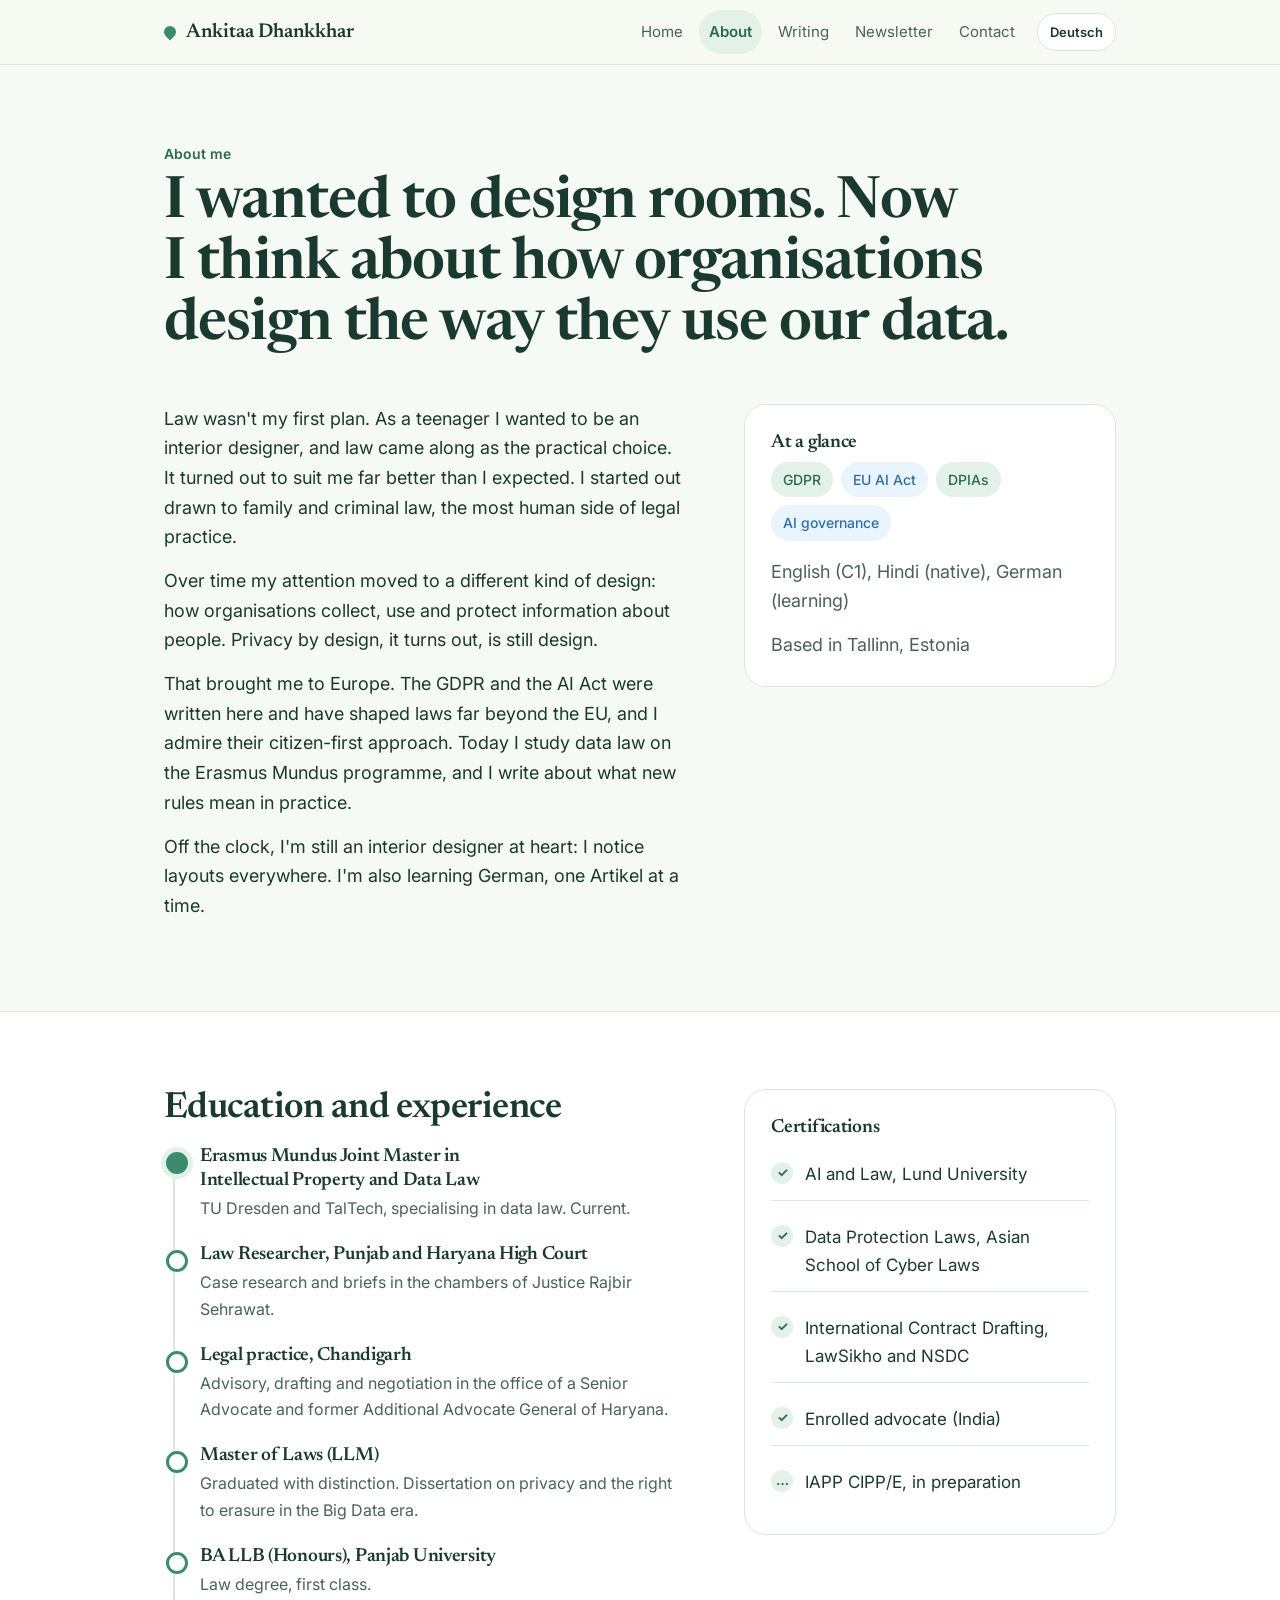
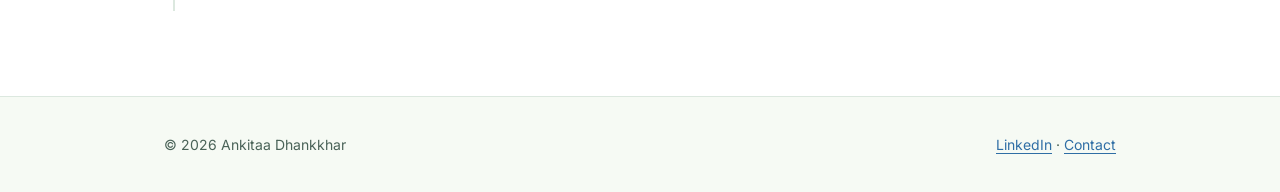
==== about.html @ 22de2c3d "New multi-page website (Garden theme, English/German)" ====
<!DOCTYPE html>
<html lang="en">
<head>
<meta charset="utf-8">
<meta name="viewport" content="width=device-width, initial-scale=1">
<title>About | Ankitaa Dhankkhar</title>
<meta name="description" content="From interior design dreams to data protection: about Ankitaa Dhankkhar.">
<meta property="og:title" content="About | Ankitaa Dhankkhar">
<meta property="og:description" content="From interior design dreams to data protection: about Ankitaa Dhankkhar.">
<link rel="icon" href="data:image/svg+xml,%3Csvg xmlns='http://www.w3.org/2000/svg' viewBox='0 0 32 32'%3E%3Cpath d='M16 3C9 3 4 9 4 16s5 13 12 13c0-8 4-14 12-17C25 6 21 3 16 3z' fill='%233D8B6E'/%3E%3C/svg%3E">
<link rel="preconnect" href="https://fonts.googleapis.com">
<link rel="preconnect" href="https://fonts.gstatic.com" crossorigin>
<link href="https://fonts.googleapis.com/css2?family=Newsreader:opsz,wght@6..72,400;6..72,600&family=Inter:wght@400;500;600;700&display=swap" rel="stylesheet">
<link rel="stylesheet" href="style.css">
</head>
<body>
<header class="top">
  <div class="wrap bar">
    <a class="brand" href="index.html"><span class="dot" aria-hidden="true"></span>Ankitaa Dhankkhar</a>
    <nav aria-label="Main"><a href="index.html" data-de="Start">Home</a><a href="about.html" data-de="Über mich">About</a><a href="writing.html" data-de="Artikel">Writing</a><a href="newsletter.html" data-de="Newsletter">Newsletter</a><a href="contact.html" data-de="Kontakt">Contact</a><button class="lang" id="lang" type="button">Deutsch</button></nav>
  </div>
</header>
<main>

<section class="hero" style="padding-bottom:20px">
  <div class="wrap" style="display:block">
    <div class="kicker" data-de="Über mich">About me</div>
    <h1 data-de="Ich wollte Räume gestalten. Heute denke ich darüber nach, wie Organisationen den Umgang mit unseren Daten gestalten.">I wanted to design rooms. Now I think about how organisations design the way they use our data.</h1>
  </div>
</section>
<section class="sec" style="padding-top:10px">
  <div class="wrap story">
    <div>
      <p data-de="Jura war nicht mein erster Plan. Als Jugendliche wollte ich Innenarchitektin werden, und das Jurastudium war die vernünftige Wahl. Es hat mir viel besser gefallen als erwartet. Zuerst haben mich Familien- und Strafrecht angezogen, die menschlichste Seite der juristischen Praxis.">Law wasn't my first plan. As a teenager I wanted to be an interior designer, and law came along as the practical choice. It turned out to suit me far better than I expected. I started out drawn to family and criminal law, the most human side of legal practice.</p>
      <p data-de="Mit der Zeit verlagerte sich mein Interesse auf eine andere Art von Gestaltung: wie Organisationen Informationen über Menschen erheben, nutzen und schützen. Privacy by Design ist eben auch Design.">Over time my attention moved to a different kind of design: how organisations collect, use and protect information about people. Privacy by design, it turns out, is still design.</p>
      <p data-de="Das hat mich nach Europa geführt. DSGVO und KI-Verordnung sind hier entstanden und prägen Gesetze weit über die EU hinaus, und ich schätze ihren bürgerzentrierten Ansatz. Heute studiere ich Datenrecht im Erasmus-Mundus-Programm und schreibe darüber, was neue Regeln in der Praxis bedeuten.">That brought me to Europe. The GDPR and the AI Act were written here and have shaped laws far beyond the EU, and I admire their citizen-first approach. Today I study data law on the Erasmus Mundus programme, and I write about what new rules mean in practice.</p>
      <p data-de="In meiner Freizeit bin ich im Herzen immer noch Innenarchitektin: Mir fallen überall Raumaufteilungen auf. Außerdem lerne ich Deutsch, Artikel für Artikel.">Off the clock, I'm still an interior designer at heart: I notice layouts everywhere. I'm also learning German, one Artikel at a time.</p>
    </div>
    <aside class="aside">
      <h3 data-de="Auf einen Blick">At a glance</h3>
      <div class="chips">
        <span class="chip" data-de="DSGVO">GDPR</span><span class="chip b" data-de="KI-Verordnung">EU AI Act</span>
        <span class="chip" data-de="Datenschutz-Folgenabschätzung">DPIAs</span><span class="chip b" data-de="KI-Governance">AI governance</span>
      </div>
      <p style="margin-top:16px;color:var(--soft)" data-de="Englisch (C1), Hindi (Muttersprache), Deutsch (lerne ich)">English (C1), Hindi (native), German (learning)</p>
      <p style="margin:0;color:var(--soft)" data-de="Wohnhaft in Tallinn, Estland">Based in Tallinn, Estonia</p>
    </aside>
  </div>
</section>

<section class="sec alt">
  <div class="wrap story">
    <div>
      <h2 data-de="Ausbildung und Erfahrung">Education and experience</h2>
      <ul class="tl">
        <li class="now"><h3 data-de="Erasmus Mundus Joint Master in Intellectual Property and Data Law">Erasmus Mundus Joint Master in Intellectual Property and Data Law</h3>
          <p data-de="TU Dresden und TalTech, Schwerpunkt Datenrecht. Laufend.">TU Dresden and TalTech, specialising in data law. Current.</p></li>
        <li><h3 data-de="Wissenschaftliche Mitarbeiterin, Punjab and Haryana High Court">Law Researcher, Punjab and Haryana High Court</h3>
          <p data-de="Fallrecherche und Vermerke in der Kammer von Justice Rajbir Sehrawat.">Case research and briefs in the chambers of Justice Rajbir Sehrawat.</p></li>
        <li><h3 data-de="Rechtspraxis, Chandigarh">Legal practice, Chandigarh</h3>
          <p data-de="Beratung, Vertragsgestaltung und Verhandlungen in der Kanzlei eines Senior Advocate und ehemaligen Additional Advocate General von Haryana.">Advisory, drafting and negotiation in the office of a Senior Advocate and former Additional Advocate General of Haryana.</p></li>
        <li><h3>Master of Laws (LLM)</h3>
          <p data-de="Abschluss mit Auszeichnung. Abschlussarbeit über Privatsphäre und das Recht auf Löschung im Zeitalter von Big Data.">Graduated with distinction. Dissertation on privacy and the right to erasure in the Big Data era.</p></li>
        <li><h3>BA LLB (Honours), Panjab University</h3>
          <p data-de="Jurastudium, Abschluss mit First Class.">Law degree, first class.</p></li>
      </ul>
    </div>
    <aside class="aside">
      <h3 data-de="Zertifikate">Certifications</h3>
      <ul class="certs">
        <li><span class="mk">✓</span><span>AI and Law, Lund University</span></li>
        <li><span class="mk">✓</span><span>Data Protection Laws, Asian School of Cyber Laws</span></li>
        <li><span class="mk">✓</span><span>International Contract Drafting, LawSikho and NSDC</span></li>
        <li><span class="mk">✓</span><span data-de="Zugelassene Rechtsanwältin (Indien)">Enrolled advocate (India)</span></li>
        <li><span class="mk">…</span><span data-de="IAPP CIPP/E, in Vorbereitung">IAPP CIPP/E, in preparation</span></li>
      </ul>
    </aside>
  </div>
</section>

</main>
<footer>
  <div class="wrap">
    <span>© 2026 Ankitaa Dhankkhar</span>
    <span><a href="https://www.linkedin.com/in/ankitaa-dhankkhar">LinkedIn</a> · <a href="contact.html" data-de="Kontakt">Contact</a></span>
  </div>
</footer>
<script src="site.js"></script>
</body>
</html>
---- style.css ----
/* VOICE  warm, human, quietly witty; a lawyer who still thinks like a designer
   IDEA   a well-kept garden notebook: soft paper green ground, deep evergreen ink, sky-blue light
   PICTURE the scales of justice (padlock vs AI chip) drawn in the garden palette, with leaf shapes
   COLOUR ground #F6FAF4, ink #1B3A2F, leaf green #3D8B6E, sky #A9D3F5, deep sky #2F6EA5
   TYPE   Newsreader (serif, human) for headings, Inter for text
   LAYOUT multi-page; each page opens with a short serif title band, content in 1080px */
:root{--bg:#F6FAF4;--paper:#FFFFFF;--ink:#1B3A2F;--soft:#4A6358;--line:#DCE8DF;--leaf:#3D8B6E;--leaf-d:#2C6B53;--sky:#A9D3F5;--sky-d:#2F6EA5;--mint:#E3F1E8;--skyw:#EAF4FD}
*{box-sizing:border-box;min-width:0}
html{scroll-behavior:smooth}
@media (prefers-reduced-motion:reduce){html{scroll-behavior:auto}*{animation:none!important;transition:none!important}}
body{margin:0;background:var(--bg);color:var(--ink);font:17px/1.65 Inter,system-ui,-apple-system,"Segoe UI",sans-serif;overflow-x:clip}
img{max-width:100%;display:block}
a{color:var(--sky-d);text-underline-offset:3px;text-decoration-thickness:1px}
a:hover{color:var(--leaf-d)}
a:focus-visible,button:focus-visible{outline:2px solid var(--sky-d);outline-offset:3px;border-radius:4px}
.wrap{max-width:1080px;margin:0 auto;padding-inline:max(5vw,18px)}
h1,h2,h3{font-family:Newsreader,Georgia,serif;font-weight:600;letter-spacing:-.015em;color:var(--ink);text-wrap:balance}
h1{font-size:clamp(36px,5.2vw,58px);line-height:1.05;margin:0 0 18px}
h2{font-size:clamp(27px,3.2vw,36px);line-height:1.12;margin:0 0 16px}
h3{font-size:21px;line-height:1.25;margin:0 0 8px}
p{margin:0 0 14px}
.lead{font-size:19px;color:var(--soft);max-width:60ch}

/* header */
.top{position:sticky;top:0;z-index:10;background:rgba(246,250,244,.92);backdrop-filter:saturate(1.2) blur(8px);border-bottom:1px solid var(--line)}
.bar{display:flex;flex-wrap:wrap;align-items:center;justify-content:space-between;gap:6px 20px;min-height:64px}
.brand{font:600 20px/1 Newsreader,Georgia,serif;color:var(--ink);text-decoration:none;display:flex;align-items:center;gap:10px}
.brand .dot{width:12px;height:12px;border-radius:50% 50% 50% 0;background:var(--leaf);transform:rotate(-45deg)}
nav{display:flex;flex-wrap:wrap;align-items:center;gap:2px 6px}
nav a{color:var(--soft);text-decoration:none;font-size:15px;padding:10px 10px;border-radius:999px}
nav a:hover{color:var(--ink);background:var(--mint)}
nav a[aria-current=page]{color:var(--leaf-d);background:var(--mint);font-weight:600}
.lang{margin-left:6px;border:1px solid var(--line);background:var(--paper);color:var(--ink);font:600 13px Inter,sans-serif;border-radius:999px;padding:8px 12px;min-height:38px;cursor:pointer}
.lang:hover{border-color:var(--leaf)}

/* buttons */
.btn{display:inline-flex;align-items:center;gap:8px;min-height:46px;padding:0 22px;border-radius:999px;font-weight:600;font-size:15px;text-decoration:none;border:1.5px solid var(--leaf);color:var(--leaf-d);background:transparent;cursor:pointer;transition:transform .15s,background .15s}
.btn:hover{transform:translateY(-1px);background:var(--mint);color:var(--leaf-d)}
.btn.solid{background:var(--leaf);color:#fff}
.btn.solid:hover{background:var(--leaf-d);color:#fff}
.row{display:flex;flex-wrap:wrap;gap:12px}

/* hero */
.hero{padding:clamp(40px,6vw,84px) 0 clamp(36px,5vw,64px);position:relative;overflow:hidden}
.hero .wrap{display:grid;grid-template-columns:minmax(0,1.25fr) minmax(0,1fr);gap:clamp(28px,5vw,64px);align-items:center}
.hello{display:inline-flex;align-items:center;gap:8px;background:var(--skyw);color:var(--sky-d);font-weight:600;font-size:14px;padding:6px 14px;border-radius:999px;margin-bottom:18px}
.hello::before{content:"";width:8px;height:8px;border-radius:50%;background:var(--leaf)}
.portrait{position:relative;justify-self:center;width:min(360px,80vw);aspect-ratio:1}
.portrait .blob{position:absolute;inset:0;border-radius:46% 54% 52% 48% / 52% 44% 56% 48%;background:var(--sky);transform:rotate(-8deg)}
.portrait .blob2{position:absolute;inset:6% -4% -4% 10%;border-radius:55% 45% 48% 52% / 46% 56% 44% 54%;background:var(--mint)}
.portrait .ph{position:absolute;inset:8%;border-radius:50%;overflow:hidden;background:var(--leaf);border:6px solid var(--paper);box-shadow:0 18px 40px -20px rgba(27,58,47,.45);display:flex;align-items:center;justify-content:center;color:#fff;font:600 64px Newsreader,serif}
.portrait .ph img{position:absolute;inset:0;width:100%;height:100%;object-fit:cover}
.leaf{position:absolute;width:38px;height:38px;border-radius:0 60% 0 60%;background:var(--leaf);opacity:.85}
.portrait .l1{top:4%;right:2%;transform:rotate(18deg)}
.portrait .l2{bottom:6%;left:-2%;width:28px;height:28px;background:var(--sky-d);opacity:.75;transform:rotate(-30deg)}

/* sections */
.sec{padding:clamp(40px,6vw,80px) 0}
.sec.alt{background:var(--paper);border-block:1px solid var(--line)}
.kicker{font-weight:600;font-size:14px;color:var(--leaf-d);margin-bottom:8px}
.grid2{display:grid;grid-template-columns:repeat(2,minmax(0,1fr));gap:22px}
.card{background:var(--paper);border:1px solid var(--line);border-radius:22px;padding:28px;position:relative;transition:transform .2s,box-shadow .2s}
.card:hover{transform:translateY(-3px);box-shadow:0 18px 40px -28px rgba(27,58,47,.5)}
.card p{color:var(--soft);margin:0}
.icon{width:52px;height:52px;border-radius:16px;display:flex;align-items:center;justify-content:center;margin-bottom:16px}
.icon.g{background:var(--mint)}.icon.b{background:var(--skyw)}
.icon svg{width:28px;height:28px}

/* scales band */
.scales{background:var(--paper);border-block:1px solid var(--line);padding:clamp(28px,4vw,48px) 0}
.scales .wrap{display:grid;grid-template-columns:minmax(0,1fr) minmax(0,1.3fr);gap:32px;align-items:center}
.scales svg{width:100%;height:auto;max-height:300px}
#beam{transform-origin:300px 70px;animation:tip 7s ease-in-out infinite}
@keyframes tip{0%,100%{transform:rotate(-3deg)}50%{transform:rotate(3deg)}}

/* explainer */
.quiz{background:var(--ink);color:#F1F7F3;border-radius:24px;padding:clamp(22px,3vw,34px);min-height:280px;display:flex;flex-direction:column;justify-content:space-between;gap:18px}
.quiz .step{font-size:13px;color:#A9C7B8;margin-bottom:6px}
.quiz .q{font:600 23px/1.3 Newsreader,Georgia,serif;margin:0 0 18px;color:#fff}
.quiz .opts{display:flex;flex-wrap:wrap;gap:10px}
.quiz .opt{min-height:46px;padding:0 24px;border-radius:999px;border:1.5px solid var(--sky);background:transparent;color:#fff;font:600 15px Inter,sans-serif;cursor:pointer}
.quiz .opt:hover{background:var(--sky);color:var(--ink)}
.quiz .res h3{color:var(--sky);font-size:23px}
.quiz .res p{color:#DCEBE2;margin:0}
.quiz .again{align-self:flex-start;background:transparent;border:1px solid #5d7d6f;color:#DCEBE2;border-radius:999px;padding:8px 16px;font:500 14px Inter,sans-serif;cursor:pointer;min-height:40px}
.note{font-size:14px;color:var(--soft)}

/* writing list */
.post{display:grid;grid-template-columns:minmax(0,1fr) auto;gap:6px 24px;align-items:baseline;padding:26px 28px;border-radius:22px;background:var(--paper);border:1px solid var(--line);text-decoration:none;color:var(--ink);transition:transform .2s,box-shadow .2s}
.post:hover{transform:translateY(-3px);box-shadow:0 18px 40px -28px rgba(27,58,47,.5);color:var(--ink)}
.post h3{font-size:25px;margin:0}
.post .meta{font-size:14px;color:var(--soft);white-space:nowrap}
.post p{grid-column:1/-1;margin:0;color:var(--soft)}
.post .go{grid-column:1/-1;color:var(--leaf-d);font-weight:600;font-size:15px}

/* article */
.article{max-width:70ch;margin:0 auto;font:19px/1.75 Newsreader,Georgia,serif}
.article h1{font-size:clamp(34px,4.6vw,50px)}
.article h2{font-size:26px;margin:38px 0 10px}
.article .by{font:15px/1.4 Inter,sans-serif;color:var(--soft);margin-bottom:26px}
.article .dek{font-size:21px;color:var(--soft);margin-bottom:28px}
.article ol{padding-left:1.3em}.article li{margin-bottom:10px}
.article .src{font:15px/1.6 Inter,sans-serif;color:var(--soft);border-top:1px solid var(--line);padding-top:16px;margin-top:36px}
.article .src a{overflow-wrap:anywhere}
.tip{background:var(--skyw);border-radius:16px;padding:14px 18px;font:15px/1.55 Inter,sans-serif;color:var(--ink);margin-bottom:24px}

/* about */
.story{display:grid;grid-template-columns:minmax(0,1.4fr) minmax(0,1fr);gap:clamp(28px,5vw,60px);align-items:start}
.story p{font-size:18px}
.aside{background:var(--paper);border:1px solid var(--line);border-radius:22px;padding:26px}
.aside h3{font-size:19px}
.tl{list-style:none;margin:0;padding:0;position:relative}
.tl::before{content:"";position:absolute;left:9px;top:8px;bottom:8px;width:2px;background:var(--line)}
.tl li{position:relative;padding:0 0 22px 36px}
.tl li::before{content:"";position:absolute;left:2px;top:7px;width:16px;height:16px;border-radius:50%;background:var(--paper);border:3px solid var(--leaf)}
.tl li.now::before{background:var(--leaf);box-shadow:0 0 0 5px var(--mint)}
.tl h3{font-size:19px;margin:0 0 2px}
.tl p{margin:0;color:var(--soft);font-size:16px}
.chips{display:flex;flex-wrap:wrap;gap:8px;margin-top:6px}
.chip{background:var(--mint);color:var(--leaf-d);font-size:14px;font-weight:500;padding:6px 12px;border-radius:999px}
.chip.b{background:var(--skyw);color:var(--sky-d)}
.certs{list-style:none;margin:0;padding:0;display:grid;gap:10px}
.certs li{display:flex;gap:12px;align-items:flex-start;padding:12px 0;border-bottom:1px solid var(--line)}
.certs li:last-child{border-bottom:0}
.certs .mk{flex:none;width:22px;height:22px;border-radius:50%;background:var(--mint);color:var(--leaf-d);font-size:13px;display:flex;align-items:center;justify-content:center;font-weight:700;margin-top:2px}

/* newsletter */
.nl{display:grid;grid-template-columns:minmax(0,1fr) minmax(0,1fr);gap:clamp(24px,4vw,56px);align-items:start}
.issue{background:var(--paper);border:1px solid var(--line);border-left:4px solid var(--leaf);border-radius:0 16px 16px 0;padding:16px 20px;margin-bottom:12px}
.issue span{display:block;font-size:13px;color:var(--soft);margin-bottom:2px}
.issue b{font:600 19px/1.35 Newsreader,Georgia,serif}
.recipe{counter-reset:s;list-style:none;padding:0;margin:0}
.recipe li{counter-increment:s;position:relative;padding:0 0 16px 48px}
.recipe li::before{content:counter(s);position:absolute;left:0;top:0;width:32px;height:32px;border-radius:50%;background:var(--sky);color:var(--ink);font-weight:700;display:flex;align-items:center;justify-content:center;font-size:15px}

/* contact */
.contact{display:grid;grid-template-columns:repeat(2,minmax(0,1fr));gap:22px}
.contact .card{display:flex;flex-direction:column;gap:12px}
.mail{font:600 19px/1.3 Inter,sans-serif;color:var(--ink);overflow-wrap:anywhere}

/* closing band */
.cta{background:var(--leaf);color:#fff;border-radius:28px;padding:clamp(28px,4vw,48px);display:grid;grid-template-columns:minmax(0,1fr) auto;gap:20px;align-items:center}
.cta h2{color:#fff;margin:0 0 6px}
.cta p{margin:0;color:#E3F1E8}
.cta .btn{border-color:#fff;color:#fff}
.cta .btn.solid{background:#fff;color:var(--leaf-d)}

footer{padding:36px 0;color:var(--soft);font-size:14px}
footer .wrap{display:flex;flex-wrap:wrap;justify-content:space-between;gap:10px}

@media (max-width:860px){
  .hero .wrap,.scales .wrap,.story,.nl{grid-template-columns:minmax(0,1fr)}
  .portrait{width:min(280px,70vw);order:-1}
}
@media (max-width:640px){
  .grid2,.contact,.cta{grid-template-columns:minmax(0,1fr)}
  nav a{padding:8px 8px;font-size:14px}
  .post{grid-template-columns:minmax(0,1fr)}
  .article{font-size:18px}
}
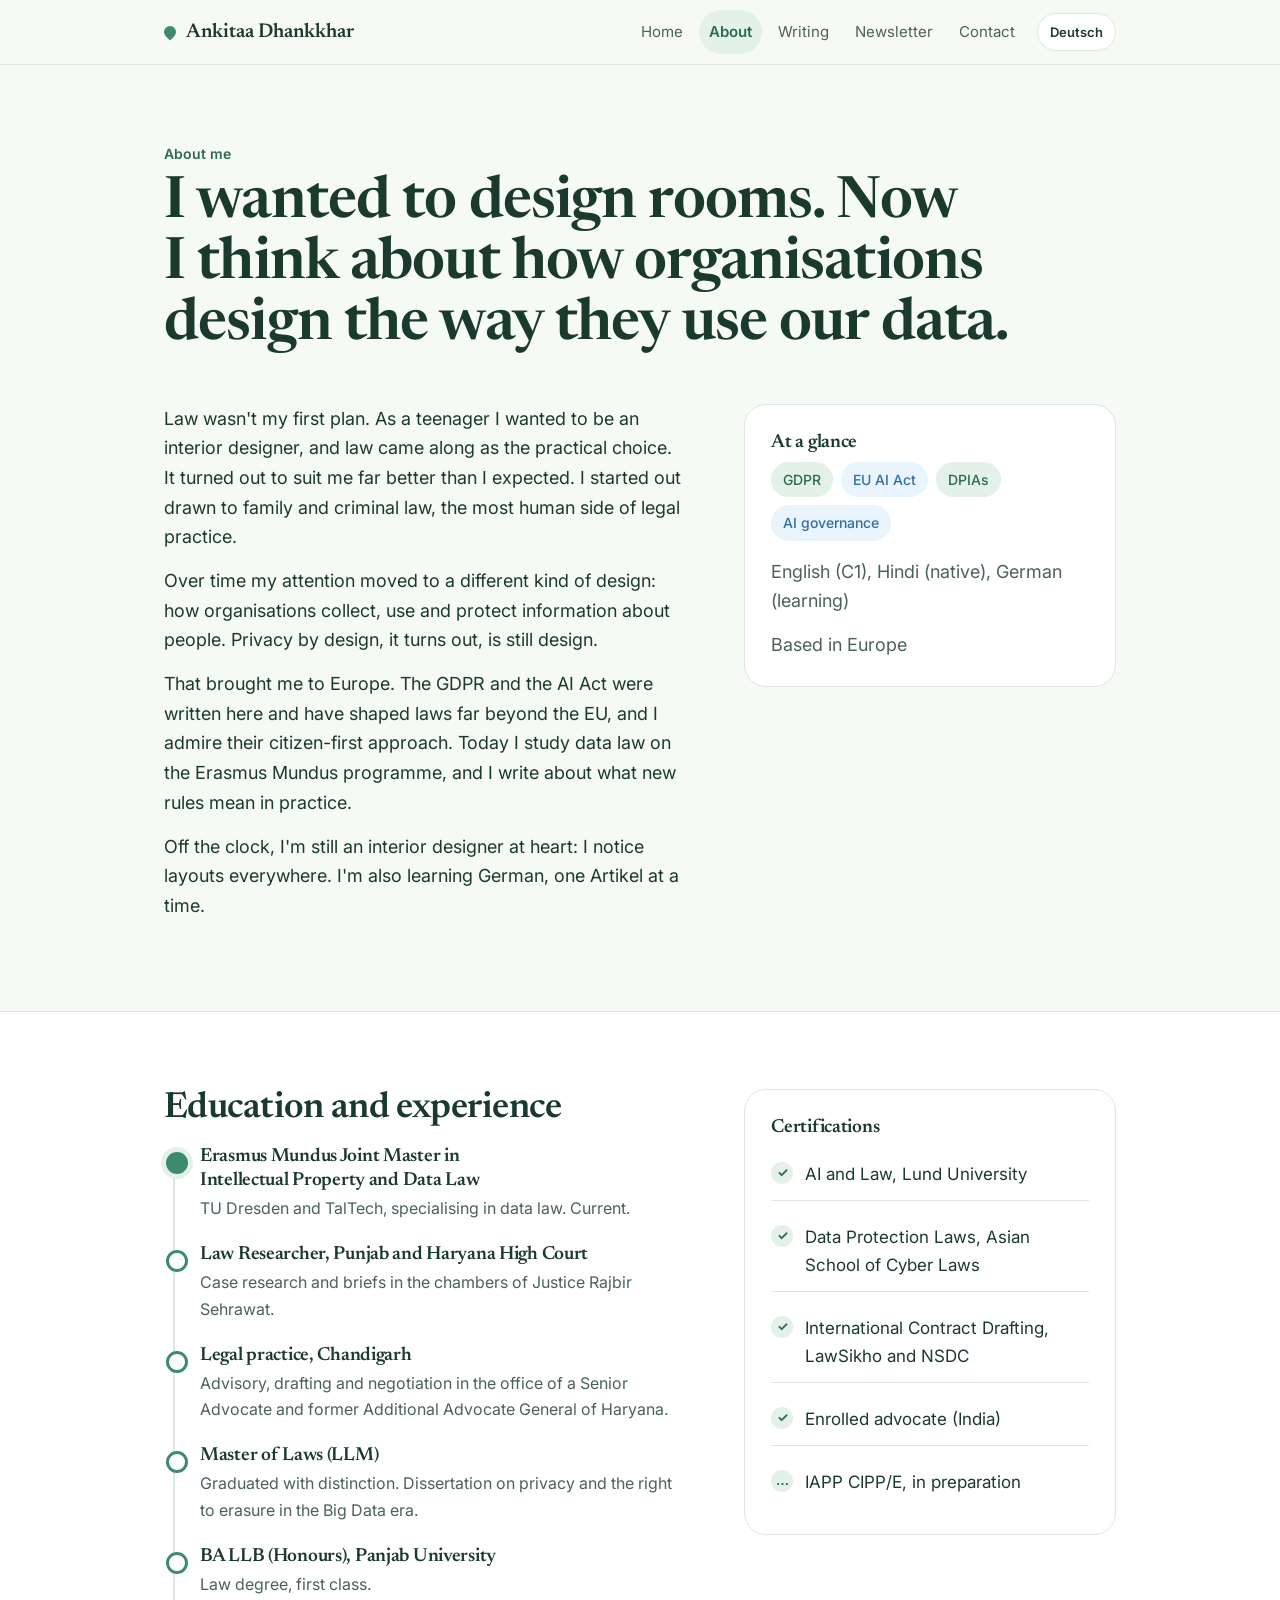
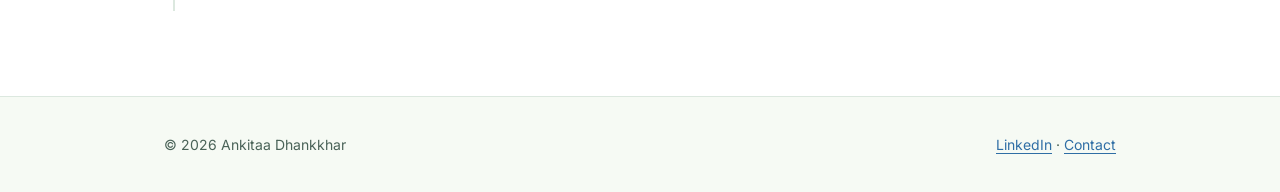
==== commit 898b7358: "About: location set to Europe" ====
--- a/about.html
+++ b/about.html
@@ -43,7 +43,7 @@
         <span class="chip" data-de="Datenschutz-Folgenabschätzung">DPIAs</span><span class="chip b" data-de="KI-Governance">AI governance</span>
       </div>
       <p style="margin-top:16px;color:var(--soft)" data-de="Englisch (C1), Hindi (Muttersprache), Deutsch (lerne ich)">English (C1), Hindi (native), German (learning)</p>
-      <p style="margin:0;color:var(--soft)" data-de="Wohnhaft in Tallinn, Estland">Based in Tallinn, Estonia</p>
+      <p style="margin:0;color:var(--soft)" data-de="Wohnhaft in Europa">Based in Europe</p>
     </aside>
   </div>
 </section>
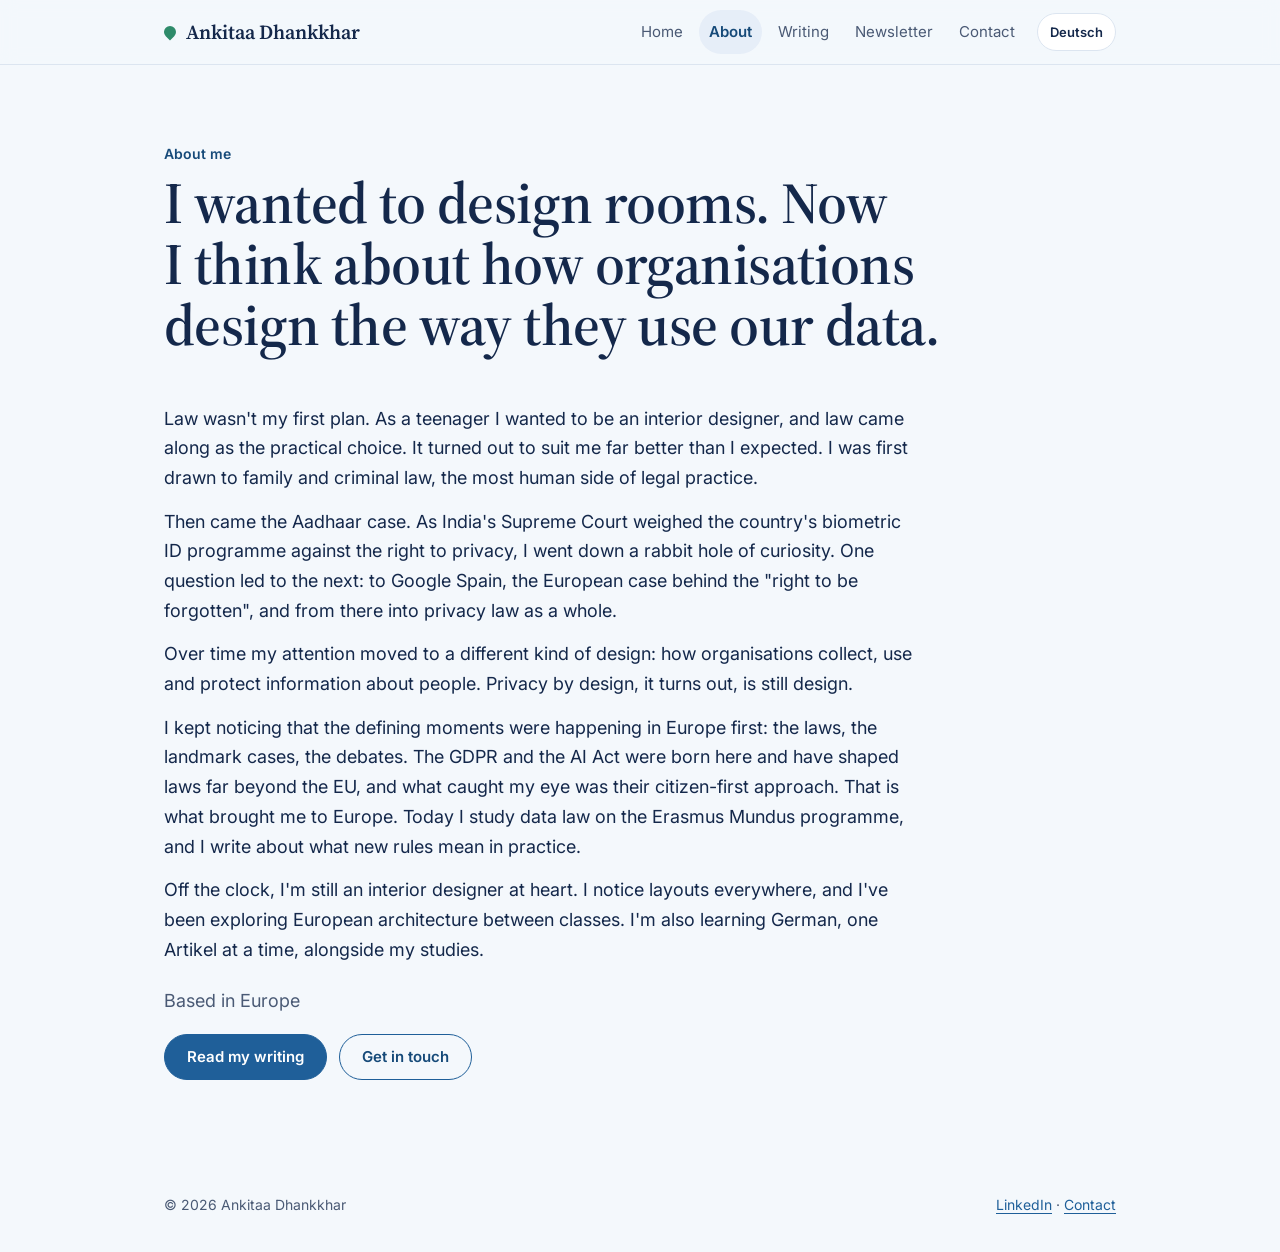
==== commit c005469b: "Blue theme, formal fonts, Human in the Loop newsletter, new About story" ====
--- a/about.html
+++ b/about.html
@@ -4,13 +4,13 @@
 <meta charset="utf-8">
 <meta name="viewport" content="width=device-width, initial-scale=1">
 <title>About | Ankitaa Dhankkhar</title>
-<meta name="description" content="From interior design dreams to data protection: about Ankitaa Dhankkhar.">
+<meta name="description" content="From interior design to data protection: about Ankitaa Dhankkhar.">
 <meta property="og:title" content="About | Ankitaa Dhankkhar">
-<meta property="og:description" content="From interior design dreams to data protection: about Ankitaa Dhankkhar.">
-<link rel="icon" href="data:image/svg+xml,%3Csvg xmlns='http://www.w3.org/2000/svg' viewBox='0 0 32 32'%3E%3Cpath d='M16 3C9 3 4 9 4 16s5 13 12 13c0-8 4-14 12-17C25 6 21 3 16 3z' fill='%233D8B6E'/%3E%3C/svg%3E">
+<meta property="og:description" content="From interior design to data protection: about Ankitaa Dhankkhar.">
+<link rel="icon" href="data:image/svg+xml,%3Csvg xmlns='http://www.w3.org/2000/svg' viewBox='0 0 32 32'%3E%3Cpath d='M16 3C9 3 4 9 4 16s5 13 12 13c0-8 4-14 12-17C25 6 21 3 16 3z' fill='%231F5F99'/%3E%3C/svg%3E">
 <link rel="preconnect" href="https://fonts.googleapis.com">
 <link rel="preconnect" href="https://fonts.gstatic.com" crossorigin>
-<link href="https://fonts.googleapis.com/css2?family=Newsreader:opsz,wght@6..72,400;6..72,600&family=Inter:wght@400;500;600;700&display=swap" rel="stylesheet">
+<link href="https://fonts.googleapis.com/css2?family=Source+Serif+4:opsz,wght@8..60,400;8..60,600&family=Inter:wght@400;500;600;700&display=swap" rel="stylesheet">
 <link rel="stylesheet" href="style.css">
 </head>
 <body>
@@ -29,52 +29,16 @@
   </div>
 </section>
 <section class="sec" style="padding-top:10px">
-  <div class="wrap story">
-    <div>
-      <p data-de="Jura war nicht mein erster Plan. Als Jugendliche wollte ich Innenarchitektin werden, und das Jurastudium war die vernünftige Wahl. Es hat mir viel besser gefallen als erwartet. Zuerst haben mich Familien- und Strafrecht angezogen, die menschlichste Seite der juristischen Praxis.">Law wasn't my first plan. As a teenager I wanted to be an interior designer, and law came along as the practical choice. It turned out to suit me far better than I expected. I started out drawn to family and criminal law, the most human side of legal practice.</p>
+  <div class="wrap">
+    <div class="prose">
+      <p data-de="Jura war nicht mein erster Plan. Als Jugendliche wollte ich Innenarchitektin werden, und das Jurastudium war die vernünftige Wahl. Es hat mir viel besser gefallen als erwartet. Zuerst haben mich Familien- und Strafrecht angezogen, die menschlichste Seite der juristischen Praxis.">Law wasn't my first plan. As a teenager I wanted to be an interior designer, and law came along as the practical choice. It turned out to suit me far better than I expected. I was first drawn to family and criminal law, the most human side of legal practice.</p>
+      <p data-de="Dann kam der Aadhaar-Fall. Als Indiens Oberster Gerichtshof das biometrische Ausweisprogramm des Landes gegen das Recht auf Privatsphäre abwog, packte mich die Neugier. Eine Frage führte zur nächsten: zu Google Spain, dem europäischen Fall hinter dem „Recht auf Vergessenwerden“, und von dort zum Datenschutzrecht insgesamt.">Then came the Aadhaar case. As India's Supreme Court weighed the country's biometric ID programme against the right to privacy, I went down a rabbit hole of curiosity. One question led to the next: to Google Spain, the European case behind the "right to be forgotten", and from there into privacy law as a whole.</p>
       <p data-de="Mit der Zeit verlagerte sich mein Interesse auf eine andere Art von Gestaltung: wie Organisationen Informationen über Menschen erheben, nutzen und schützen. Privacy by Design ist eben auch Design.">Over time my attention moved to a different kind of design: how organisations collect, use and protect information about people. Privacy by design, it turns out, is still design.</p>
-      <p data-de="Das hat mich nach Europa geführt. DSGVO und KI-Verordnung sind hier entstanden und prägen Gesetze weit über die EU hinaus, und ich schätze ihren bürgerzentrierten Ansatz. Heute studiere ich Datenrecht im Erasmus-Mundus-Programm und schreibe darüber, was neue Regeln in der Praxis bedeuten.">That brought me to Europe. The GDPR and the AI Act were written here and have shaped laws far beyond the EU, and I admire their citizen-first approach. Today I study data law on the Erasmus Mundus programme, and I write about what new rules mean in practice.</p>
-      <p data-de="In meiner Freizeit bin ich im Herzen immer noch Innenarchitektin: Mir fallen überall Raumaufteilungen auf. Außerdem lerne ich Deutsch, Artikel für Artikel.">Off the clock, I'm still an interior designer at heart: I notice layouts everywhere. I'm also learning German, one Artikel at a time.</p>
+      <p data-de="Mir fiel immer wieder auf, dass die entscheidenden Entwicklungen zuerst in Europa stattfanden: die Gesetze, die wegweisenden Urteile, die Debatten. DSGVO und KI-Verordnung sind hier entstanden und prägen Gesetze weit über die EU hinaus, und mich beeindruckte ihr bürgerzentrierter Ansatz. Das hat mich nach Europa geführt. Heute studiere ich Datenrecht im Erasmus-Mundus-Programm und schreibe darüber, was neue Regeln in der Praxis bedeuten.">I kept noticing that the defining moments were happening in Europe first: the laws, the landmark cases, the debates. The GDPR and the AI Act were born here and have shaped laws far beyond the EU, and what caught my eye was their citizen-first approach. That is what brought me to Europe. Today I study data law on the Erasmus Mundus programme, and I write about what new rules mean in practice.</p>
+      <p data-de="In meiner Freizeit bin ich im Herzen immer noch Innenarchitektin. Mir fallen überall Raumaufteilungen auf, und zwischen den Vorlesungen erkunde ich europäische Architektur. Außerdem lerne ich neben dem Studium Deutsch, Artikel für Artikel.">Off the clock, I'm still an interior designer at heart. I notice layouts everywhere, and I've been exploring European architecture between classes. I'm also learning German, one Artikel at a time, alongside my studies.</p>
+      <p style="margin-top:22px;color:var(--soft)" data-de="Wohnhaft in Europa">Based in Europe</p>
+      <div class="row" style="margin-top:18px"><a class="btn solid" href="writing.html" data-de="Meine Artikel lesen">Read my writing</a><a class="btn" href="contact.html" data-de="Kontakt aufnehmen">Get in touch</a></div>
     </div>
-    <aside class="aside">
-      <h3 data-de="Auf einen Blick">At a glance</h3>
-      <div class="chips">
-        <span class="chip" data-de="DSGVO">GDPR</span><span class="chip b" data-de="KI-Verordnung">EU AI Act</span>
-        <span class="chip" data-de="Datenschutz-Folgenabschätzung">DPIAs</span><span class="chip b" data-de="KI-Governance">AI governance</span>
-      </div>
-      <p style="margin-top:16px;color:var(--soft)" data-de="Englisch (C1), Hindi (Muttersprache), Deutsch (lerne ich)">English (C1), Hindi (native), German (learning)</p>
-      <p style="margin:0;color:var(--soft)" data-de="Wohnhaft in Europa">Based in Europe</p>
-    </aside>
-  </div>
-</section>
-
-<section class="sec alt">
-  <div class="wrap story">
-    <div>
-      <h2 data-de="Ausbildung und Erfahrung">Education and experience</h2>
-      <ul class="tl">
-        <li class="now"><h3 data-de="Erasmus Mundus Joint Master in Intellectual Property and Data Law">Erasmus Mundus Joint Master in Intellectual Property and Data Law</h3>
-          <p data-de="TU Dresden und TalTech, Schwerpunkt Datenrecht. Laufend.">TU Dresden and TalTech, specialising in data law. Current.</p></li>
-        <li><h3 data-de="Wissenschaftliche Mitarbeiterin, Punjab and Haryana High Court">Law Researcher, Punjab and Haryana High Court</h3>
-          <p data-de="Fallrecherche und Vermerke in der Kammer von Justice Rajbir Sehrawat.">Case research and briefs in the chambers of Justice Rajbir Sehrawat.</p></li>
-        <li><h3 data-de="Rechtspraxis, Chandigarh">Legal practice, Chandigarh</h3>
-          <p data-de="Beratung, Vertragsgestaltung und Verhandlungen in der Kanzlei eines Senior Advocate und ehemaligen Additional Advocate General von Haryana.">Advisory, drafting and negotiation in the office of a Senior Advocate and former Additional Advocate General of Haryana.</p></li>
-        <li><h3>Master of Laws (LLM)</h3>
-          <p data-de="Abschluss mit Auszeichnung. Abschlussarbeit über Privatsphäre und das Recht auf Löschung im Zeitalter von Big Data.">Graduated with distinction. Dissertation on privacy and the right to erasure in the Big Data era.</p></li>
-        <li><h3>BA LLB (Honours), Panjab University</h3>
-          <p data-de="Jurastudium, Abschluss mit First Class.">Law degree, first class.</p></li>
-      </ul>
-    </div>
-    <aside class="aside">
-      <h3 data-de="Zertifikate">Certifications</h3>
-      <ul class="certs">
-        <li><span class="mk">✓</span><span>AI and Law, Lund University</span></li>
-        <li><span class="mk">✓</span><span>Data Protection Laws, Asian School of Cyber Laws</span></li>
-        <li><span class="mk">✓</span><span>International Contract Drafting, LawSikho and NSDC</span></li>
-        <li><span class="mk">✓</span><span data-de="Zugelassene Rechtsanwältin (Indien)">Enrolled advocate (India)</span></li>
-        <li><span class="mk">…</span><span data-de="IAPP CIPP/E, in Vorbereitung">IAPP CIPP/E, in preparation</span></li>
-      </ul>
-    </aside>
   </div>
 </section>
 
--- a/style.css
+++ b/style.css
@@ -1,10 +1,10 @@
-/* VOICE  warm, human, quietly witty; a lawyer who still thinks like a designer
-   IDEA   a well-kept garden notebook: soft paper green ground, deep evergreen ink, sky-blue light
-   PICTURE the scales of justice (padlock vs AI chip) drawn in the garden palette, with leaf shapes
-   COLOUR ground #F6FAF4, ink #1B3A2F, leaf green #3D8B6E, sky #A9D3F5, deep sky #2F6EA5
-   TYPE   Newsreader (serif, human) for headings, Inter for text
+/* VOICE  warm but formal; a lawyer who still thinks like a designer
+   IDEA   a clean legal brief with a touch of life: blue-white ground, navy ink, a hint of green
+   PICTURE the scales of justice (padlock vs AI chip) in blue with green accents
+   COLOUR ground #F4F8FC, ink #14284B, blue #1F5F99, soft green #CDE7DC, green #2E8B6A
+   TYPE   Source Serif 4 for headings, Inter for text
    LAYOUT multi-page; each page opens with a short serif title band, content in 1080px */
-:root{--bg:#F6FAF4;--paper:#FFFFFF;--ink:#1B3A2F;--soft:#4A6358;--line:#DCE8DF;--leaf:#3D8B6E;--leaf-d:#2C6B53;--sky:#A9D3F5;--sky-d:#2F6EA5;--mint:#E3F1E8;--skyw:#EAF4FD}
+:root{--bg:#F4F8FC;--paper:#FFFFFF;--ink:#14284B;--soft:#4A5A75;--line:#DCE5F0;--leaf:#1F5F99;--leaf-d:#164A79;--sky:#CDE7DC;--sky-d:#1F5F99;--mint:#E6EEF8;--skyw:#E8F4EE;--green:#2E8B6A}
 *{box-sizing:border-box;min-width:0}
 html{scroll-behavior:smooth}
 @media (prefers-reduced-motion:reduce){html{scroll-behavior:auto}*{animation:none!important;transition:none!important}}
@@ -14,7 +14,7 @@
 a:hover{color:var(--leaf-d)}
 a:focus-visible,button:focus-visible{outline:2px solid var(--sky-d);outline-offset:3px;border-radius:4px}
 .wrap{max-width:1080px;margin:0 auto;padding-inline:max(5vw,18px)}
-h1,h2,h3{font-family:Newsreader,Georgia,serif;font-weight:600;letter-spacing:-.015em;color:var(--ink);text-wrap:balance}
+h1,h2,h3{font-family:"Source Serif 4",Georgia,serif;font-weight:600;letter-spacing:-.01em;color:var(--ink);text-wrap:balance}
 h1{font-size:clamp(36px,5.2vw,58px);line-height:1.05;margin:0 0 18px}
 h2{font-size:clamp(27px,3.2vw,36px);line-height:1.12;margin:0 0 16px}
 h3{font-size:21px;line-height:1.25;margin:0 0 8px}
@@ -22,10 +22,10 @@
 .lead{font-size:19px;color:var(--soft);max-width:60ch}
 
 /* header */
-.top{position:sticky;top:0;z-index:10;background:rgba(246,250,244,.92);backdrop-filter:saturate(1.2) blur(8px);border-bottom:1px solid var(--line)}
+.top{position:sticky;top:0;z-index:10;background:rgba(244,248,252,.92);backdrop-filter:saturate(1.2) blur(8px);border-bottom:1px solid var(--line)}
 .bar{display:flex;flex-wrap:wrap;align-items:center;justify-content:space-between;gap:6px 20px;min-height:64px}
-.brand{font:600 20px/1 Newsreader,Georgia,serif;color:var(--ink);text-decoration:none;display:flex;align-items:center;gap:10px}
-.brand .dot{width:12px;height:12px;border-radius:50% 50% 50% 0;background:var(--leaf);transform:rotate(-45deg)}
+.brand{font:600 20px/1 "Source Serif 4",Georgia,serif;color:var(--ink);text-decoration:none;display:flex;align-items:center;gap:10px}
+.brand .dot{width:12px;height:12px;border-radius:50% 50% 50% 0;background:var(--green);transform:rotate(-45deg)}
 nav{display:flex;flex-wrap:wrap;align-items:center;gap:2px 6px}
 nav a{color:var(--soft);text-decoration:none;font-size:15px;padding:10px 10px;border-radius:999px}
 nav a:hover{color:var(--ink);background:var(--mint)}
@@ -43,14 +43,14 @@
 /* hero */
 .hero{padding:clamp(40px,6vw,84px) 0 clamp(36px,5vw,64px);position:relative;overflow:hidden}
 .hero .wrap{display:grid;grid-template-columns:minmax(0,1.25fr) minmax(0,1fr);gap:clamp(28px,5vw,64px);align-items:center}
-.hello{display:inline-flex;align-items:center;gap:8px;background:var(--skyw);color:var(--sky-d);font-weight:600;font-size:14px;padding:6px 14px;border-radius:999px;margin-bottom:18px}
-.hello::before{content:"";width:8px;height:8px;border-radius:50%;background:var(--leaf)}
+.hello{display:inline-flex;align-items:center;gap:8px;background:var(--skyw);color:#1E6B50;font-weight:600;font-size:14px;padding:6px 14px;border-radius:999px;margin-bottom:18px}
+.hello::before{content:"";width:8px;height:8px;border-radius:50%;background:var(--green)}
 .portrait{position:relative;justify-self:center;width:min(360px,80vw);aspect-ratio:1}
-.portrait .blob{position:absolute;inset:0;border-radius:46% 54% 52% 48% / 52% 44% 56% 48%;background:var(--sky);transform:rotate(-8deg)}
-.portrait .blob2{position:absolute;inset:6% -4% -4% 10%;border-radius:55% 45% 48% 52% / 46% 56% 44% 54%;background:var(--mint)}
-.portrait .ph{position:absolute;inset:8%;border-radius:50%;overflow:hidden;background:var(--leaf);border:6px solid var(--paper);box-shadow:0 18px 40px -20px rgba(27,58,47,.45);display:flex;align-items:center;justify-content:center;color:#fff;font:600 64px Newsreader,serif}
+.portrait .blob{position:absolute;inset:0;border-radius:46% 54% 52% 48% / 52% 44% 56% 48%;background:#BFD6EE;transform:rotate(-8deg)}
+.portrait .blob2{position:absolute;inset:6% -4% -4% 10%;border-radius:55% 45% 48% 52% / 46% 56% 44% 54%;background:var(--sky)}
+.portrait .ph{position:absolute;inset:8%;border-radius:50%;overflow:hidden;background:var(--leaf);border:6px solid var(--paper);box-shadow:0 18px 40px -20px rgba(20,40,75,.45);display:flex;align-items:center;justify-content:center;color:#fff;font:600 64px "Source Serif 4",Georgia,serif}
 .portrait .ph img{position:absolute;inset:0;width:100%;height:100%;object-fit:cover}
-.leaf{position:absolute;width:38px;height:38px;border-radius:0 60% 0 60%;background:var(--leaf);opacity:.85}
+.leaf{position:absolute;width:38px;height:38px;border-radius:0 60% 0 60%;background:var(--green);opacity:.85}
 .portrait .l1{top:4%;right:2%;transform:rotate(18deg)}
 .portrait .l2{bottom:6%;left:-2%;width:28px;height:28px;background:var(--sky-d);opacity:.75;transform:rotate(-30deg)}
 
@@ -60,7 +60,7 @@
 .kicker{font-weight:600;font-size:14px;color:var(--leaf-d);margin-bottom:8px}
 .grid2{display:grid;grid-template-columns:repeat(2,minmax(0,1fr));gap:22px}
 .card{background:var(--paper);border:1px solid var(--line);border-radius:22px;padding:28px;position:relative;transition:transform .2s,box-shadow .2s}
-.card:hover{transform:translateY(-3px);box-shadow:0 18px 40px -28px rgba(27,58,47,.5)}
+.card:hover{transform:translateY(-3px);box-shadow:0 18px 40px -28px rgba(20,40,75,.45)}
 .card p{color:var(--soft);margin:0}
 .icon{width:52px;height:52px;border-radius:16px;display:flex;align-items:center;justify-content:center;margin-bottom:16px}
 .icon.g{background:var(--mint)}.icon.b{background:var(--skyw)}
@@ -74,27 +74,27 @@
 @keyframes tip{0%,100%{transform:rotate(-3deg)}50%{transform:rotate(3deg)}}
 
 /* explainer */
-.quiz{background:var(--ink);color:#F1F7F3;border-radius:24px;padding:clamp(22px,3vw,34px);min-height:280px;display:flex;flex-direction:column;justify-content:space-between;gap:18px}
-.quiz .step{font-size:13px;color:#A9C7B8;margin-bottom:6px}
-.quiz .q{font:600 23px/1.3 Newsreader,Georgia,serif;margin:0 0 18px;color:#fff}
+.quiz{background:var(--ink);color:#F1F5FA;border-radius:24px;padding:clamp(22px,3vw,34px);min-height:280px;display:flex;flex-direction:column;justify-content:space-between;gap:18px}
+.quiz .step{font-size:13px;color:#A9BFDB;margin-bottom:6px}
+.quiz .q{font:600 23px/1.3 "Source Serif 4",Georgia,serif;margin:0 0 18px;color:#fff}
 .quiz .opts{display:flex;flex-wrap:wrap;gap:10px}
-.quiz .opt{min-height:46px;padding:0 24px;border-radius:999px;border:1.5px solid var(--sky);background:transparent;color:#fff;font:600 15px Inter,sans-serif;cursor:pointer}
-.quiz .opt:hover{background:var(--sky);color:var(--ink)}
-.quiz .res h3{color:var(--sky);font-size:23px}
-.quiz .res p{color:#DCEBE2;margin:0}
-.quiz .again{align-self:flex-start;background:transparent;border:1px solid #5d7d6f;color:#DCEBE2;border-radius:999px;padding:8px 16px;font:500 14px Inter,sans-serif;cursor:pointer;min-height:40px}
+.quiz .opt{min-height:46px;padding:0 24px;border-radius:999px;border:1.5px solid #9DD3BE;background:transparent;color:#fff;font:600 15px Inter,sans-serif;cursor:pointer}
+.quiz .opt:hover{background:#9DD3BE;color:var(--ink)}
+.quiz .res h3{color:#9DD3BE;font-size:23px}
+.quiz .res p{color:#DDE6F2;margin:0}
+.quiz .again{align-self:flex-start;background:transparent;border:1px solid #5d7393;color:#DDE6F2;border-radius:999px;padding:8px 16px;font:500 14px Inter,sans-serif;cursor:pointer;min-height:40px}
 .note{font-size:14px;color:var(--soft)}
 
 /* writing list */
 .post{display:grid;grid-template-columns:minmax(0,1fr) auto;gap:6px 24px;align-items:baseline;padding:26px 28px;border-radius:22px;background:var(--paper);border:1px solid var(--line);text-decoration:none;color:var(--ink);transition:transform .2s,box-shadow .2s}
-.post:hover{transform:translateY(-3px);box-shadow:0 18px 40px -28px rgba(27,58,47,.5);color:var(--ink)}
+.post:hover{transform:translateY(-3px);box-shadow:0 18px 40px -28px rgba(20,40,75,.45);color:var(--ink)}
 .post h3{font-size:25px;margin:0}
 .post .meta{font-size:14px;color:var(--soft);white-space:nowrap}
 .post p{grid-column:1/-1;margin:0;color:var(--soft)}
 .post .go{grid-column:1/-1;color:var(--leaf-d);font-weight:600;font-size:15px}
 
 /* article */
-.article{max-width:70ch;margin:0 auto;font:19px/1.75 Newsreader,Georgia,serif}
+.article{max-width:70ch;margin:0 auto;font:19px/1.75 "Source Serif 4",Georgia,serif}
 .article h1{font-size:clamp(34px,4.6vw,50px)}
 .article h2{font-size:26px;margin:38px 0 10px}
 .article .by{font:15px/1.4 Inter,sans-serif;color:var(--soft);margin-bottom:26px}
@@ -118,7 +118,7 @@
 .tl p{margin:0;color:var(--soft);font-size:16px}
 .chips{display:flex;flex-wrap:wrap;gap:8px;margin-top:6px}
 .chip{background:var(--mint);color:var(--leaf-d);font-size:14px;font-weight:500;padding:6px 12px;border-radius:999px}
-.chip.b{background:var(--skyw);color:var(--sky-d)}
+.chip.b{background:var(--skyw);color:#1E6B50}
 .certs{list-style:none;margin:0;padding:0;display:grid;gap:10px}
 .certs li{display:flex;gap:12px;align-items:flex-start;padding:12px 0;border-bottom:1px solid var(--line)}
 .certs li:last-child{border-bottom:0}
@@ -128,7 +128,7 @@
 .nl{display:grid;grid-template-columns:minmax(0,1fr) minmax(0,1fr);gap:clamp(24px,4vw,56px);align-items:start}
 .issue{background:var(--paper);border:1px solid var(--line);border-left:4px solid var(--leaf);border-radius:0 16px 16px 0;padding:16px 20px;margin-bottom:12px}
 .issue span{display:block;font-size:13px;color:var(--soft);margin-bottom:2px}
-.issue b{font:600 19px/1.35 Newsreader,Georgia,serif}
+.issue b{font:600 19px/1.35 "Source Serif 4",Georgia,serif}
 .recipe{counter-reset:s;list-style:none;padding:0;margin:0}
 .recipe li{counter-increment:s;position:relative;padding:0 0 16px 48px}
 .recipe li::before{content:counter(s);position:absolute;left:0;top:0;width:32px;height:32px;border-radius:50%;background:var(--sky);color:var(--ink);font-weight:700;display:flex;align-items:center;justify-content:center;font-size:15px}
@@ -141,7 +141,7 @@
 /* closing band */
 .cta{background:var(--leaf);color:#fff;border-radius:28px;padding:clamp(28px,4vw,48px);display:grid;grid-template-columns:minmax(0,1fr) auto;gap:20px;align-items:center}
 .cta h2{color:#fff;margin:0 0 6px}
-.cta p{margin:0;color:#E3F1E8}
+.cta p{margin:0;color:#E6EEF8}
 .cta .btn{border-color:#fff;color:#fff}
 .cta .btn.solid{background:#fff;color:var(--leaf-d)}
 
@@ -158,3 +158,5 @@
   .post{grid-template-columns:minmax(0,1fr)}
   .article{font-size:18px}
 }
+.prose{max-width:68ch}
+.prose p{font-size:18px}
